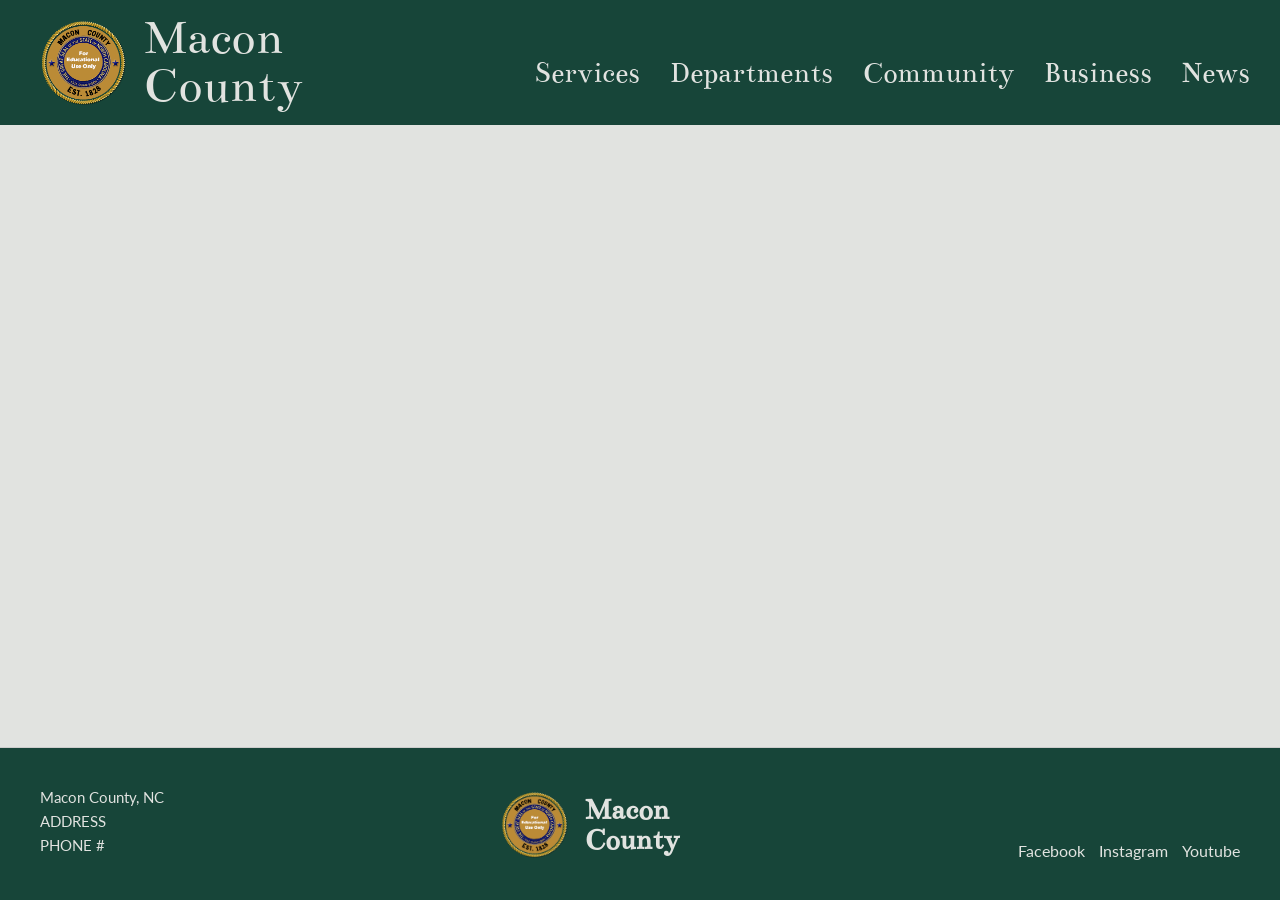
==== business.html @ e9a94af9 "Initial commit" ====
<!DOCTYPE html>
<html lang="en">
<head>
    <meta charset="UTF-8">
    <meta name="viewport" content="width=device-width, initial-scale=1.0">
    <title>Bussiness</title>
    <!--google fonts-->
    <link rel="preconnect" href="https://fonts.googleapis.com">
    <link rel="preconnect" href="https://fonts.gstatic.com" crossorigin>
    <link href="https://fonts.googleapis.com/css2?family=Bentham&family=Lato:ital,wght@0,100;0,300;0,400;0,700;0,900;1,100;1,300;1,400;1,700;1,900&display=swap" rel="stylesheet">
    <!--CSS-->
    <link rel="stylesheet" href="css/styles.css">
</head>

<body>

    <!--header-->
    <header>
        <div class="logo">
            <a href="index.html">
                <img src="images/seal.png" alt="Macon County Seal">
                <div class="logo-text">
                    <span>Macon</span>
                    <span>County</span>
                </div>
        
            </a>
        </div>
<!--Helpful link from Lesson 7  https://blog.logrocket.com/create-responsive-mobile-menu-css-without-javascript/ creates toggle for mobile menu   -->
        <input type="checkbox" id="side-mob-nav" class="side-mob-nav">
        <label for="side-mob-nav" class="hamb">
            <span class="hamb-line"></span> Menu
        </label>

        <nav>
            <ul class="main-nav">

                <li class="dropdown">
                    <a href="services.html">Services</a>
                    <!--Helpful link Lesson 7  https://blog.logrocket.com/create-responsive-mobile-menu-css-without-javascript/  (same for all sections)  creates toggle for sub menut-->

                    <input type="checkbox" id="service-toggle" class="dropdown-submenu">
                    <label for="service-toggle" class="dropdown-btn">+</label> <!--fixes issue of mobile menue secion clicks, plus sign dropsdown submenu on mobile -->
                    <ul class="submenu">
                        <li><a href="#">Permits &amp; Applications</a></li>
                        <li><a href="#">Forms &amp; Document Downloads</a></li>
                        <li><a href="#">Pay Taxes and Property</a></li>
                        <li><a href="#">Public Records</a></li>
                        <li><a href="#">Report Issue</a></li>
                        <li><a href="#">Request Service</a></li>
                    </ul>
                </li>
            
                <li class="dropdown">
                    <a href="departments.html">Departments</a>
                    <input type="checkbox" id="departments-toggle" class="dropdown-submenu">
                    <label for="departments-toggle" class="dropdown-btn">+</label>
                    <ul class="submenu">
                        <li><a href="#">Government</a></li>
                        <li><a href="#">Health &amp; Social Services</a></li>
                        <li><a href="publicsafety.html">Public Safety</a></li>
                        <li><a href="#">Planning &amp; Zoning</a></li>
                        <li><a href="#">Public Works</a></li>
                        <li><a href="#">Parks &amp; Rec</a></li>
                    </ul>
                </li>

                <li class="dropdown">
                    <a href="community.html">Community</a>
                    <input type="checkbox" id="community-toggle" class="dropdown-submenu">
                    <label for="community-toggle" class="dropdown-btn">+</label>
                    <ul class="submenu">
                        <li><a href="#">Community Resources</a></li>
                        <li><a href="#">Schools &amp; Education</a></li>
                        <li><a href="#">Housing &amp; Assistance</a></li>
                        <li><a href="#">Transportation</a></li>
                        <li><a href="#">Utility &amp; Recycle</a></li>
                    </ul>
                </li>

                <li class="dropdown">
                    <a href="business.html">Business</a>
                    <input type="checkbox" id="business-toggle" class="dropdown-submenu">
                    <label for="business-toggle" class="dropdown-btn">+</label>
                    <ul class="submenu">
                        <li><a href="#">Starting a Business</a></li>
                        <li><a href="#">Permits &amp; Licensing</a></li>
                        <li><a href="#">Bussiness Tax Information</a></li>
                        <li><a href="#">Econmic Development</a></li>
                    </ul>
                </li>


            <li class="dropdown">
                <a href="news.html">News</a>
                <input type="checkbox" id="news-toggle" class="dropdown-submenu">
                    <label for="news-toggle" class="dropdown-btn">+</label>
                <ul class="submenu">
                    <li><a href="#">County News</a></li>
                    <li><a href="#">Events Calendar</a></li>
                    <li><a href="#">Updates &amp; Alerts</a></li>
                    <li><a href="#">Public Notices</a></li>
            </ul>
        </li>
    </ul>
    </nav>
    </header>

    <!--Main content-->
    <main>

    </main>

    <!--Footer-->
    <footer>
        <div class="footer-info">

        <div class="footer-left">
            <p>Macon County, NC</p>
            <p>ADDRESS</p>
            <p>PHONE #</p>
        </div>

            <div class="footer-logo">
                <a href="index.html">
                    <img src="images/seal.png" alt="Macon County Seal">
                    <div class="footer-logo-text">
                        <span>Macon</span>
                        <span>County</span>
                    </div>
                </a>
            </div>

            <div class="footer-right">
                <a href="#">Facebook</a>
                <a href="#">Instagram</a>
                <a href="#">Youtube</a>
            </div>
        </div>
    </footer>

    
</body>


</html>
---- css/styles.css ----
* {
    margin: 0;
    padding: 0;
    box-sizing: border-box;
}

/* body */
html, body{
    height: 100%;
}


body {
    font-family: 'Lato', sans-serif;
    display: flex;
    flex-direction: column;
    background-color: #E1E3E0;
}

/* header*/

header {
    display: flex;
    justify-content: space-between;
    align-items: center;
    padding: 15px 30px;
    gap: 20px;
    background-color: #174539;
}

.logo a {
    display: flex;
    align-items: center;
    gap: 6px;
}

.logo img {
    height: 90px;
}

.logo-text {
    display: flex;
    flex-direction: column;
    line-height: 0.95;
}

.logo-text span {
    font-family: 'Bentham',serif;
    font-size: 50px;
    color: #E1E3E0;
}


/* Navigation */

nav{
    align-self: flex-end;
    margin-bottom: 8px;
}

.main-nav {
    list-style: none;
    display: flex;
    gap: 30px;
    font-family: 'Bentham',serif;
}

.main-nav > li {
    position: relative;
}

.main-nav >li >a {
    color:#E1E3E0;
    font-size: 30px;
    font-weight: 400;
    display: inline-block;
    padding: 10px 0;
}

.main-nav >li >a:hover{
    color: #DBB858;
    border-bottom: 2px solid #DBB858;
}

.submenu {
    list-style: none;
    display: none;
    position: absolute;
    top: 100%;
    right: 0;
    background-color: #174539;
    min-width: 240px;
    padding: 15px 0;
}

.submenu li a {
    display: block;
    padding: 10px 20px;
    color: #E1E3E0;
    font-size: 20px;
    font-family: 'Bentham', serif;
}

.submenu li a:hover {
    background-color: #174539;
    color: #DBB858;
}

.dropdown-submenu {
    display: none;
}

.dropdown:hover .submenu{
    display: block;
}

.dropdown-btn {
    display: none;
}

/*hamburger*/

.side-mob-nav {
    display: none;
}

.hamb {
    display: none;
    cursor: pointer;
    color: #E1E3E0;
    font-size: 1.3rem;
    font-family: 'Lato',sans-serif;
    font-weight: 700;
    width: 100%;
    padding: 12px 15px;
    background-color: #174539;
    border-top: 1px solid;
}

.hamb-line {
    background: #E1E3E0;
    display: inline-block;
    height: 3px;
    width: 24px;
    position: relative;
    margin-right: 10px;
    vertical-align: middle;
}

.hamb-line::before,.hamb-line::after{
    content: "";
    background: #E1E3E0;
    display: block;
    height: 100%;
    width: 100%;
    position: absolute;
}

.hamb-line::before{
    top: 7px;
}

.hamb-line::after{
    top: -7px;
}

/*links*/
a {
    text-decoration: none;
}

/* main*/
main {
    padding: 40px;
    flex: 1;
}

/*Footer*/
footer{
    background-color: #174539;
    padding: 40px 30px;
    margin-top: 60px;
    border-top: 1px solid #ccc;
    color: #E1E3E0;
}

.footer-info{
    max-width: 1200px;
    margin: 0 auto;

    display: flex;
    justify-content: space-between;
    align-items: flex-end;
}

.footer-left p {
    margin-bottom: 6px;
    font-size: 0.95rem;
}

.footer-left {
    text-align: left;
}

.footer-logo a {
    display: flex;
    align-items: center;
    gap: 8px;
}

.footer-logo img {
    height: 70px;
}

.footer-logo-text {
    display: flex;
    flex-direction: column;
    line-height: 1;
    color: #E1E3E0;
}

.footer-logo-text span {
    font-family: 'Bentham', serif;
    font-size: 30px;
    font-weight: bold;
}

.footer-right {
    text-align: right;
}

.footer-right a {
    margin-left: 10px;
    color: #E1E3E0;
}

.footer-right a:hover {
    text-decoration: underline;
}




/*        Homepage           */

.latest-news, .upcg-evets {
    padding: 50px 20px;
}

.latest-news h2, .upcg-evets h2, .quick-links h2{
    text-align: center;
    font-size: 25px;
    margin-bottom: 10px;
    font-family: 'Bentham, serif';

}

.latest-news-cont, .upcg-evets-cont {
    display: flex;
    align-items: center;
    justify-content: space-between;
    max-width: 900px;
    margin: 0 auto;

}

.latest-news-img, .upcg-evets-img{
    border: 3px solid #174539;
    width: 300px;
    height:300px;
    border-radius: 10px;
    margin-top: 30px;

}

.news-links ul, .evnts-links ul {
    list-style: none;
    padding: 0;
}

.news-links li, .evnts-links li {
    margin-bottom: 10px;
}

.news-links a, .evnts-links a {
font-weight: bold;
}



.news-btn, .evnts-btn{
    display: inline-block;
    margin-top: 70px;
    background-color: #174539;
    color: #DBB858;
    font-weight: bold;
    padding: 8px 20px;
    border-radius: 4px;

}




/*small screens*/
@media (max-width: 768px) {
    header {
        flex-direction: column;
        align-items: stretch;
        padding: 10px 10px;
        gap: 10px;
    }

    .logo {
        align-self: center;
    }

    .logo img{
        height: 70px;
    }

    .logo-text span {
        font-size: 36px;
    }

    .hamb {
        display: block;
    }

    nav {
        width: 100%;
        margin-bottom: 0;
        align-self: stretch;
    }

    .main-nav {
        display: none;
        flex-direction: column;
        width: 100%;
        background-color: #174539;
        gap: 0;
    }

    .side-mob-nav:checked+ .hamb+ nav .main-nav {
        display: flex;
    }

    .main-nav >li {
        width: 100%S;
    }


    .main-nav > li > a {
        font-size: 20px;
        display: block;
        padding: 14px 15px;

    }

    .main-nav >li>a:hover{
        border-bottom: none;
        background-color: #174539;
    }

    .dropdown-btn {
        display: block;
        position: absolute;
        top: 0;
        right: 0;
        color: #E1E3E0;
        font-size: 24px;
        line-height: 1;
        padding: 14px 18px;
        cursor: pointer;
        font-weight: bold;
    }

    .submenu {
        display: none;
        position: static;
        min-width: 100%;
        padding: 0;
        background-color: #1d5a4a;

    }

    .submenu li a {
        font-size: 16px;
        padding: 10px;
    }

    footer {
        padding: 15px 10px;
    }

    .footer-logo img{
        height: 55px;
    }
    
    .footer-logo-text span{
        font-size: 24px;
    }

    .footer-left p{
        font-size: 14px;
    }

    .footer-right a{
        font-size: 14px;
    }


  
}
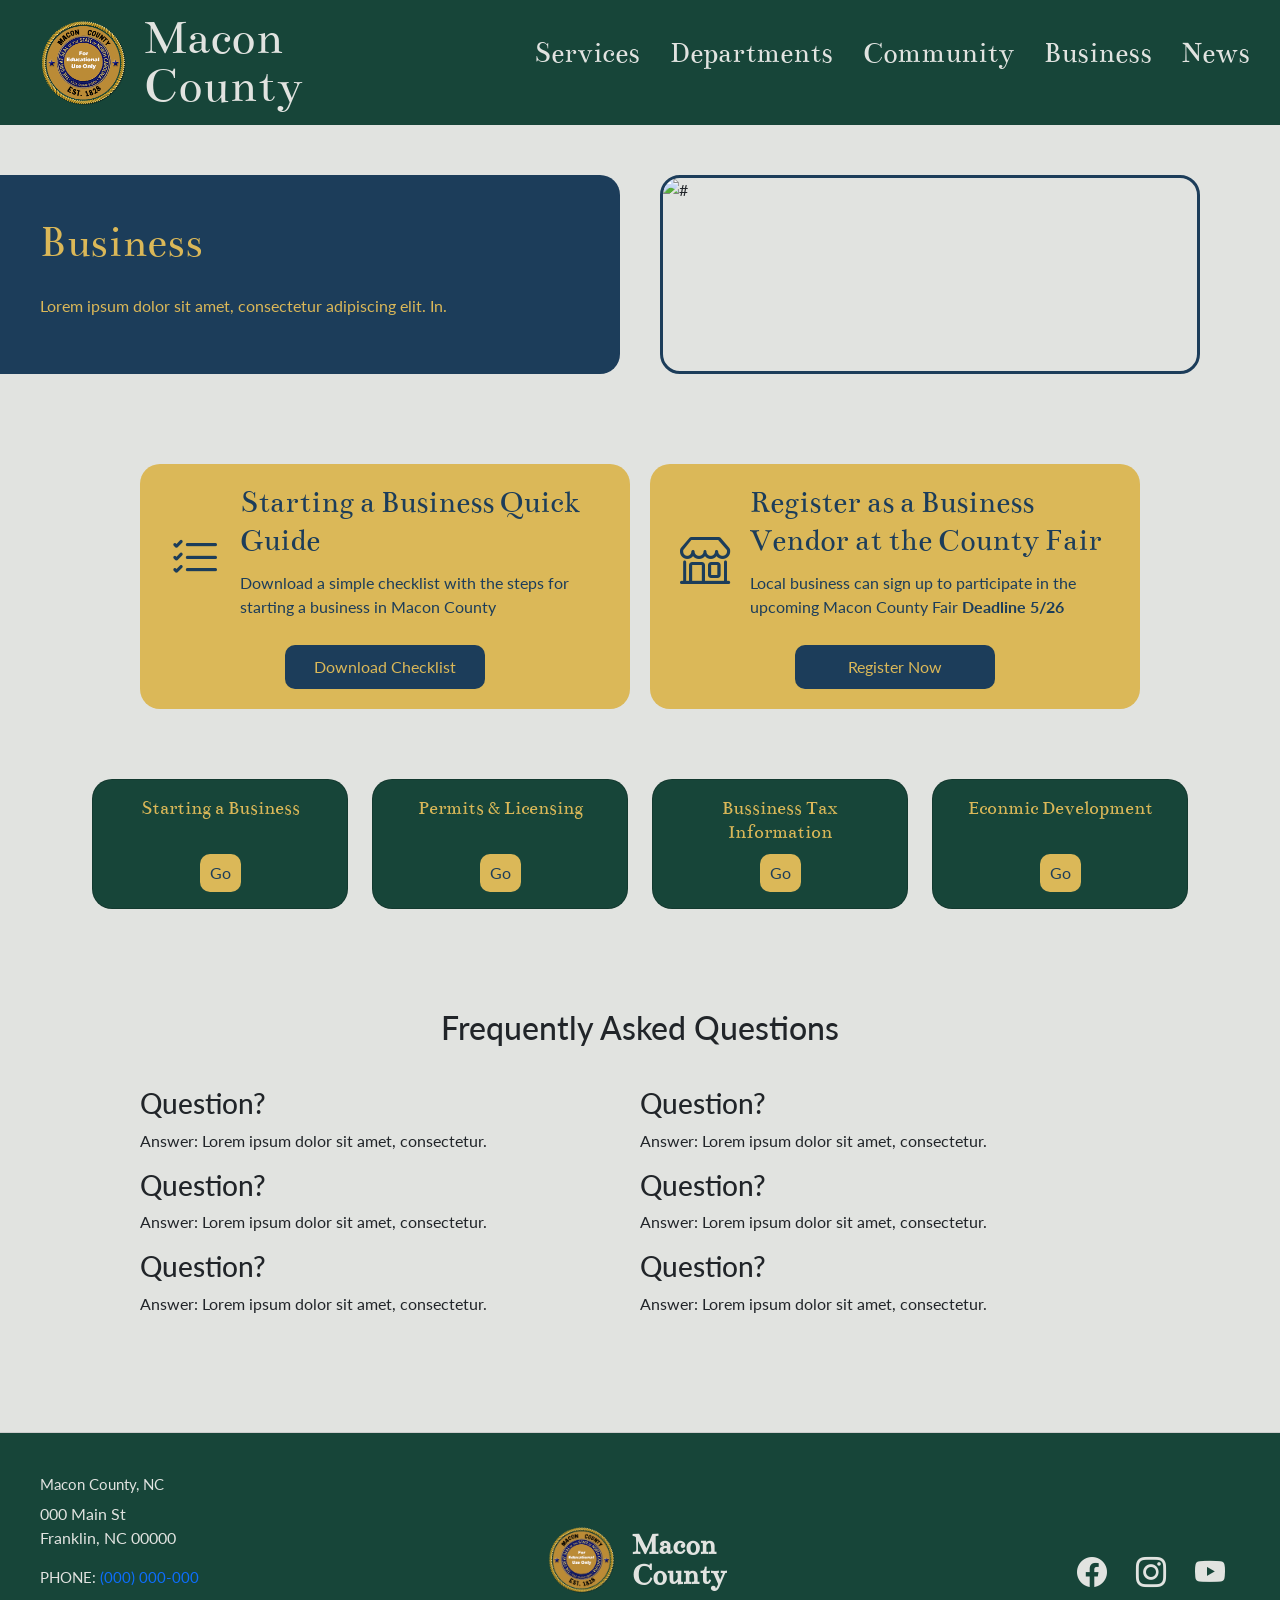
==== commit cc74b38f: "css - html additions -added more content to sections -more mobile styles -changed from flex to grid " ====
--- a/business.html
+++ b/business.html
@@ -3,11 +3,14 @@
 <head>
     <meta charset="UTF-8">
     <meta name="viewport" content="width=device-width, initial-scale=1.0">
-    <title>Bussiness</title>
+    <title>Business</title>
     <!--google fonts-->
     <link rel="preconnect" href="https://fonts.googleapis.com">
     <link rel="preconnect" href="https://fonts.gstatic.com" crossorigin>
     <link href="https://fonts.googleapis.com/css2?family=Bentham&family=Lato:ital,wght@0,100;0,300;0,400;0,700;0,900;1,100;1,300;1,400;1,700;1,900&display=swap" rel="stylesheet">
+    <link rel="stylesheet" href="https://cdn.jsdelivr.net/npm/bootstrap-icons@1.13.1/font/bootstrap-icons.min.css">
+        <link href="https://cdn.jsdelivr.net/npm/bootstrap@5.3.8/dist/css/bootstrap.min.css" rel="stylesheet" integrity="sha384-sRIl4kxILFvY47J16cr9ZwB07vP4J8+LH7qKQnuqkuIAvNWLzeN8tE5YBujZqJLB" crossorigin="anonymous">
+
     <!--CSS-->
     <link rel="stylesheet" href="css/styles.css">
 </head>
@@ -44,7 +47,7 @@
                     <ul class="submenu">
                         <li><a href="#">Permits &amp; Applications</a></li>
                         <li><a href="#">Forms &amp; Document Downloads</a></li>
-                        <li><a href="#">Pay Taxes and Property</a></li>
+                        <li><a href="#">Pay Taxes &amp; Property</a></li>
                         <li><a href="#">Public Records</a></li>
                         <li><a href="#">Report Issue</a></li>
                         <li><a href="#">Request Service</a></li>
@@ -106,8 +109,149 @@
     </nav>
     </header>
 
-    <!--Main content-->
+  
     <main>
+
+
+        <section class="sec-bnr">
+            <div class="sec-bnr-container">
+                <div class="sec-bnr-txt">
+            <h1>Business</h1>
+            <p>Lorem ipsum dolor sit amet, consectetur adipiscing elit. In.</p>
+                </div>
+            <div class="sec-bnr-img">
+
+            <img src="#" alt="#">
+            </div>
+            </div>
+
+
+        </section>
+
+
+        <section class="top-feat">
+            <div class="top-feat-box">
+
+            <div class="top-feat-icon">
+                <i class="bi bi-list-check"></i>
+            </div>
+
+            <div class="top-feat-txt">
+                <h2>Starting a Business Quick Guide</h2>
+                <p>Download a simple checklist with the steps for starting a business in Macon County</p>
+            </div>
+
+            <div class="top-feat-btn">
+                <a href="#">Download Checklist</a>
+            </div>
+            </div>
+
+            <div class="top-feat-box">
+                <div class="top-feat-icon">
+                    <i class="bi bi-shop"></i>
+
+                </div>
+
+                <div class="top-feat-txt">
+                    <h2>Register as a Business Vendor at the County Fair</h2>
+                    <p>Local business can sign up to participate in the upcoming Macon County Fair <strong>Deadline 5/26</strong></p>
+                </div>
+                <div class="top-feat-btn">
+                    <a href="#">Register Now</a>
+                </div>
+            </div>
+          
+
+
+        </section>
+
+
+        <section class="qik-lnk">
+            <div class="container">
+                <div class="row justify-content-center">
+
+                    <div class="col-6 col-md-3">
+                        <div class="card">
+                            <div class="card-body">
+                                <h5 class="card-title">Starting a Business</h5>
+                                <a href="#" class="btn">Go</a>
+                            </div>
+                        </div>
+                    </div>
+
+                       <div class="col-6 col-md-3">
+                        <div class="card">
+                            <div class="card-body">
+                                <h5 class="card-title">Permits &amp; Licensing</h5>
+                                <a href="#" class="btn">Go</a>
+                            </div>
+                        </div>
+                    </div>
+
+                       <div class="col-6 col-md-3">
+                        <div class="card">
+                            <div class="card-body">
+                                <h5 class="card-title">Bussiness Tax Information</h5>
+                                <a href="#" class="btn">Go</a>
+                            </div>
+                        </div>
+                    </div>
+
+                       <div class="col-6 col-md-3">
+                        <div class="card">
+                            <div class="card-body">
+                                <h5 class="card-title">Econmic Development</h5>
+                                <a href="#" class="btn">Go</a>
+                            </div>
+                        </div>
+                    </div>
+
+
+                </div>
+            </div>
+
+
+        </section>
+
+
+        <section class="faq">
+            <h2>Frequently Asked Questions</h2>
+            <div class="faq-QA-colms">
+
+            <div>
+            <h3>Question?</h3>
+            <p>Answer: Lorem ipsum dolor sit amet, consectetur.</p>
+
+             <h3>Question?</h3>
+            <p>Answer: Lorem ipsum dolor sit amet, consectetur.</p>
+
+             <h3>Question?</h3>
+            <p>Answer: Lorem ipsum dolor sit amet, consectetur.</p>
+            </div>
+
+             <div>
+             <h3>Question?</h3>
+            <p>Answer: Lorem ipsum dolor sit amet, consectetur.</p>
+
+             <h3>Question?</h3>
+            <p>Answer: Lorem ipsum dolor sit amet, consectetur.</p>
+
+             <h3>Question?</h3>
+            <p>Answer: Lorem ipsum dolor sit amet, consectetur.</p>
+            </div>
+
+            </div>
+
+        </section>
+
+
+
+
+
+
+
+
+
 
     </main>
 
@@ -116,9 +260,13 @@
         <div class="footer-info">
 
         <div class="footer-left">
-            <p>Macon County, NC</p>
-            <p>ADDRESS</p>
-            <p>PHONE #</p>
+        <p>Macon County, NC</p>
+           <address>
+            000 Main St<br>
+            Franklin, NC 00000
+           </address>
+
+            <p>PHONE: <a href=tel:10000000000>(000) 000-000</a></p>
         </div>
 
             <div class="footer-logo">
@@ -132,14 +280,28 @@
             </div>
 
             <div class="footer-right">
-                <a href="#">Facebook</a>
-                <a href="#">Instagram</a>
-                <a href="#">Youtube</a>
+               <a href="#" aria-label="Facebook">
+                <i class="bi bi-facebook"></i>
+
+               </a>
+
+               <a href="#" aria-label="Instagram">
+                <i class="bi bi-instagram"></i>
+               </a>
+
+               <a href="#" aria-label="Youtube">
+                <i class="bi bi-youtube"></i>
+
+               </a>
+
+
+
             </div>
         </div>
     </footer>
 
-    
+      <script src="https://cdn.jsdelivr.net/npm/bootstrap@5.3.8/dist/js/bootstrap.bundle.min.js" integrity="sha384-FKyoEForCGlyvwx9Hj09JcYn3nv7wiPVlz7YYwJrWVcXK/BmnVDxM+D2scQbITxI" crossorigin="anonymous"></script>
+  
 </body>
 
 
--- a/css/styles.css
+++ b/css/styles.css
@@ -102,7 +102,6 @@
 }
 
 .submenu li a:hover {
-    background-color: #174539;
     color: #DBB858;
 }
 
@@ -171,7 +170,7 @@
 
 /* main*/
 main {
-    padding: 40px;
+    padding: 40px 0;
     flex: 1;
 }
 
@@ -229,19 +228,94 @@
     text-align: right;
 }
 
+.footer-right a i{
+    font-size: 30px;
+}
+
 .footer-right a {
     margin-left: 10px;
     color: #E1E3E0;
+    margin-right:15px;
 }
 
 .footer-right a:hover {
-    text-decoration: underline;
-}
+    color: #DBB858;
+}
+
 
 
 
 
 /*        Homepage           */
+
+
+/* Carousel */
+
+#bnr-carousel{
+    max-width: 900px;
+    margin: 20px auto 50px auto;
+}
+
+.carousel-item {
+    text-align: center;
+    background-color: #1C3D5A;
+    height: 300px;
+    padding:50px 50px;
+    border-radius: 40px;
+}
+
+.carousel-item h1 {
+    font-size: 50px;
+    margin-bottom: 20px;
+    font-family: 'Bentham',serif;
+    color: #DBB858;
+    margin-top: 30px;
+}
+
+.hero-btn{
+    font-weight: bold;
+    background-color: #DBB858;
+    color: #1C3D5A;
+    padding: 10px 20px;
+    border-radius: 10px;
+    display: inline-block;
+    
+}
+
+
+/*I want to section cards */
+
+.quick-links{
+    margin-bottom: 50px;
+}
+
+.quick-links .card{
+  text-align: center;
+  margin: 10px 0;
+  height: 130px;
+  background-color: #174539;
+}
+
+.quick-links .card-title{
+    margin-bottom: 6px;
+    font-size: 20px;
+    font-weight: 600;
+    color: #E1E3E0;
+}
+
+
+
+.quick-links .btn {
+    background-color: #DBB858;
+    color: #174539;
+    font-size: 14px;
+    font-weight: bold;
+    margin-top: 4px;
+    padding: 6px 15px;
+}
+
+
+
 
 .latest-news, .upcg-evets {
     padding: 50px 20px;
@@ -249,9 +323,11 @@
 
 .latest-news h2, .upcg-evets h2, .quick-links h2{
     text-align: center;
-    font-size: 25px;
+    font-size: 30px;
     margin-bottom: 10px;
-    font-family: 'Bentham, serif';
+    font-family: 'Bentham', serif;
+    font-weight: bold;
+    margin-bottom: 20px;
 
 }
 
@@ -298,6 +374,303 @@
     border-radius: 4px;
 
 }
+
+
+
+
+
+/*Main section pages */
+
+.sec-bnr-txt{
+    background-color: #1C3D5A;
+}
+
+
+
+.qik-lnk {
+    padding: 40px 80px;
+}
+
+.col-6 {
+    margin-bottom: 20px;
+}
+
+.card {
+    border-radius: 20px;
+    text-align: center;
+    background-color: #174539;
+    max-width: 260px;
+    height: 130px;
+    margin: 0 auto;
+}
+
+.card-title {
+    font-size: 20px;
+    color: #DBB858;
+    font-family: 'Bentham',serif;
+}
+
+.qik-lnk .btn {
+    background-color: #DBB858;
+    color: #1C3D5A;
+    border-radius: 10px;
+    padding: 6px 9px;
+}
+
+.card-body {
+    height: 100%;
+    display: flex;
+    flex-direction:  column;
+    justify-content:space-between;
+    align-items: center;
+}
+
+
+
+
+
+
+
+/*FAQ section */ 
+
+.faq {
+    padding-top: 40px;
+}
+
+.faq h2{
+    text-align: center;
+    margin-bottom: 40px;
+}
+
+.faq-QA-colms{
+    display: grid;
+    grid-template-columns: 1fr 1fr;
+    max-width: 1000px;
+    margin: 0 auto;
+}
+
+
+/* innerpage  pages */
+
+.bnr-txt, .sec-bnr-txt{
+    color: #DBB858;
+    padding: 40px;
+    border-radius: 0 20px 20px 0;
+}
+
+.bnr-container,.sec-bnr-container {
+    display: grid;
+    grid-template-columns: 1fr 1fr;
+    gap: 40px;
+    margin-bottom: 50px;
+
+}
+
+ .bnr-img, .sec-bnr-img{
+    padding-right: 80px;
+}
+
+.bnr-img img , .sec-bnr-img img{
+    display: block;
+    width: 200px;
+    border: 3px solid #1C3D5A;
+    border-radius: 20px;
+    width: 100%;
+    height: 100%;
+
+}
+
+.inr-page-bnr, .sec-bnr {
+    padding: 10px 0;
+}
+
+.bnr-txt {
+    background-color: #174539;
+}
+
+.inr-layout {
+    display: grid;
+    grid-template-columns: 200px auto 200px;
+    gap:30px;
+    max-width: 1200px;
+    margin: 0 auto;
+    align-items:start;
+}
+
+
+
+ .help-links, .toc-sidenav {
+    width: 200px;
+    background-color:#1C3D5A;
+    padding:15px;
+    border-radius:20px;
+    position: sticky;
+    top: 120px;
+    align-self: start;
+    
+}
+
+.help-links h2, .toc-sidenav h2 {
+    text-align:center ;
+    color:#DBB858;
+    margin-bottom:20px;
+}
+
+.toc-sidenav a,
+.help-links a {
+    color: white;
+}
+
+.toc-sidenav li,
+.help-links li {
+    margin-bottom: 10px;
+}
+
+.toc-sidenav a:hover,
+.help-links a:hover {
+    color: #DBB858;
+}
+
+
+.toc-sidenav ul,
+.help-links ul {
+    padding-left: 25px;
+    color:#DBB858;
+}
+
+.inr-page-bnr h1 ,.sec-bnr h1{
+    margin-bottom: 25px;
+    font-family: 'Bentham', serif;
+    font-size: 45px;
+}
+
+.inr-main h2 {
+    margin-bottom: 15px;
+    font-family: 'Bentham', serif;
+    font-size: 30px;
+    text-align: left;
+}
+
+.inr-main section {
+    margin-bottom: 50px;
+}
+
+.inr-main p, .inr-main li{
+
+    line-height: 1 .8;
+}
+
+.inr-main ul {
+    padding-left:20px;
+}
+
+.info-row {
+    display: flex;
+    align-items: center;
+    gap:20px
+    }
+
+.info-row div {
+    flex: 1 ;
+
+}
+
+.info-row img {
+    width: 280px;
+    height:200px;
+    border-radius:20px;
+     border: 3px solid #174539;
+}
+
+.alrt{
+    max-width: 500px;
+    margin: 25px auto;
+}
+
+.alrt h2 {
+    font-family: 'Bentham', serif;
+    text-align: center;
+}
+
+.alrt-box {
+    display: grid;
+    grid-template-columns: 60px 1fr auto;
+    align-items: center;
+    background-color: #f7bece;
+    border-radius: 15px;
+    border: 4px solid red;
+    padding: 10px 20px;
+    gap:10px
+}
+
+.alrt-icon {
+    font-size: 40px;
+    text-align: center;
+}
+
+.alrt-txt h3 {
+    font-family: 'Bentham' ,serif;
+}
+
+.alrt-btn a {
+    display: inline-block;
+    background-color:#353635 ;
+    padding: 8px 15px;
+    border-radius: 10px;
+    color: #E1E3E0;
+
+}
+
+
+/*Ft highlight*/
+
+.top-feat {
+    display: grid;
+    grid-template-columns: 1fr 1fr;
+    max-width: 1000px;
+    gap: 20px;
+    margin: 30px auto;
+}
+
+.top-feat-box {
+    display: grid;
+    grid-template-columns: 70px 1fr;
+    align-items: center;
+    padding: 20px;
+    background-color: #DBB858;
+    color: #1C3D5A;
+    border-radius: 20px;
+    gap:10px;
+}
+
+.top-feat-icon{
+    font-size: 50px;
+    text-align: center;
+}
+
+.top-feat-txt h2 {
+    font-family: 'Bentham', serif;
+    margin-bottom: 10px;
+}
+
+.top-feat-btn a{
+   display: inline-block;
+   background-color: #1C3D5A;
+   padding: 10px 20px;
+   width: 200px;
+   text-align: center;
+   border-radius: 10px;
+   color: #DBB858;
+}
+
+.top-feat-btn {
+    grid-column: 1/-1;
+    justify-self: center;
+}
+
+
+
+
 
 
 
@@ -403,13 +776,205 @@
 
     .footer-left p{
         font-size: 14px;
-    }
-
-    .footer-right a{
+        font-weight: bold;
+    }
+
+    .footer-right a i{
+        font-size: 20px;
+    }
+
+    .footer-right a {
+        margin-right: 5px;
+    }
+
+    .footer-info {
+        display: flex;
+        justify-content: space-between;
+        align-items: center;
+        gap:6px
+    }
+
+
+
+
+
+
+
+
+
+
+    /*homepage */
+
+     /*carousel */
+     .carousel-item {
+        height: 250px;
+        padding:  30px 15px;
+     }
+
+     .carousel-item h1 {
+        font-size:30px;
+     }
+
+      .carousel-control-next-icon,.carousel-control-prev-icon{
+        padding: 16px;
+    }
+
+    .carousel-control-next, .carousel-control-prev {
+        width:15%;
+    }
+
+    .hero-btn {
+        padding: 8px 14px;
         font-size: 14px;
-    }
-
-
-  
-}
-
+        margin-top: 20px;
+    }
+
+    .latest-news-cont,
+    .upcg-evets-cont {
+    flex-direction: column;
+    text-align: center;
+    }
+
+.latest-news-img,
+.upcg-evets-img {
+    width: 300px;
+    height: 300px;
+    margin-top: 20px;
+    border-radius: 50%;
+
+}
+
+.news-links,
+.evnts-links {
+    margin-top: 50px;
+
+}
+
+
+
+.news-btn,
+.evnts-btn {
+    margin-top: 20px;
+}
+
+.upcg-evets-cont {
+    flex-direction: column-reverse;
+}
+
+
+
+
+
+
+/*Main section pages */
+
+.qik-lnk {
+    padding: 30px 20px;
+}
+
+.card-title{
+    font-size: 18px;
+}
+
+.card {
+    max-width: 100%;
+    height: 160px;
+    padding-bottom: 17px;
+}
+
+
+
+
+.faq h2 {
+    text-align: center;
+}
+
+.faq-QA-colms {
+    display: block;
+}
+
+.faq {
+    padding-left: 30px ;
+}
+
+.faq h3 {
+    margin-top: 40px;
+}
+
+
+
+
+
+
+
+
+/* innerpage  pages */
+
+.toc-sidenav, .bnr-img, .sec-bnr-img{
+    display: none;
+}
+
+.bnr-container, .sec-bnr-container{
+    margin-bottom: 30px;
+    display: block;
+}
+
+.inr-layout{
+    display: block;
+    padding: 0 30px;
+}
+
+.bnr-txt, .sec-bnr-txt {
+    width:90% ;
+    height: 190px;
+    border-radius: 0 40px 40px 0;
+}
+
+.info-row {
+    display: flex;
+    flex-direction: column-reverse;
+}
+
+.info-row img {
+    width: 90%;
+    margin-top: 35px;
+}
+
+.inr-main h2 {
+    text-align: center;
+}
+
+.help-links {
+    width: 100%;
+    margin-top: 50px;
+}
+
+
+.alrt-box{
+    grid-template-columns: 1fr;
+    text-align: center;
+}
+
+/*Ft highlight*/
+.top-feat {
+    grid-template-columns: 1fr;
+    padding: 15px 20px;
+}
+
+.top-feat-box{
+    grid-template-columns: 1fr;
+    text-align: center;
+    padding: 20px 15px;
+}
+
+.top-feat-txt h2 {
+    font-size: 27px;
+    margin-bottom: 10px;
+}
+
+
+
+}
+
+
+
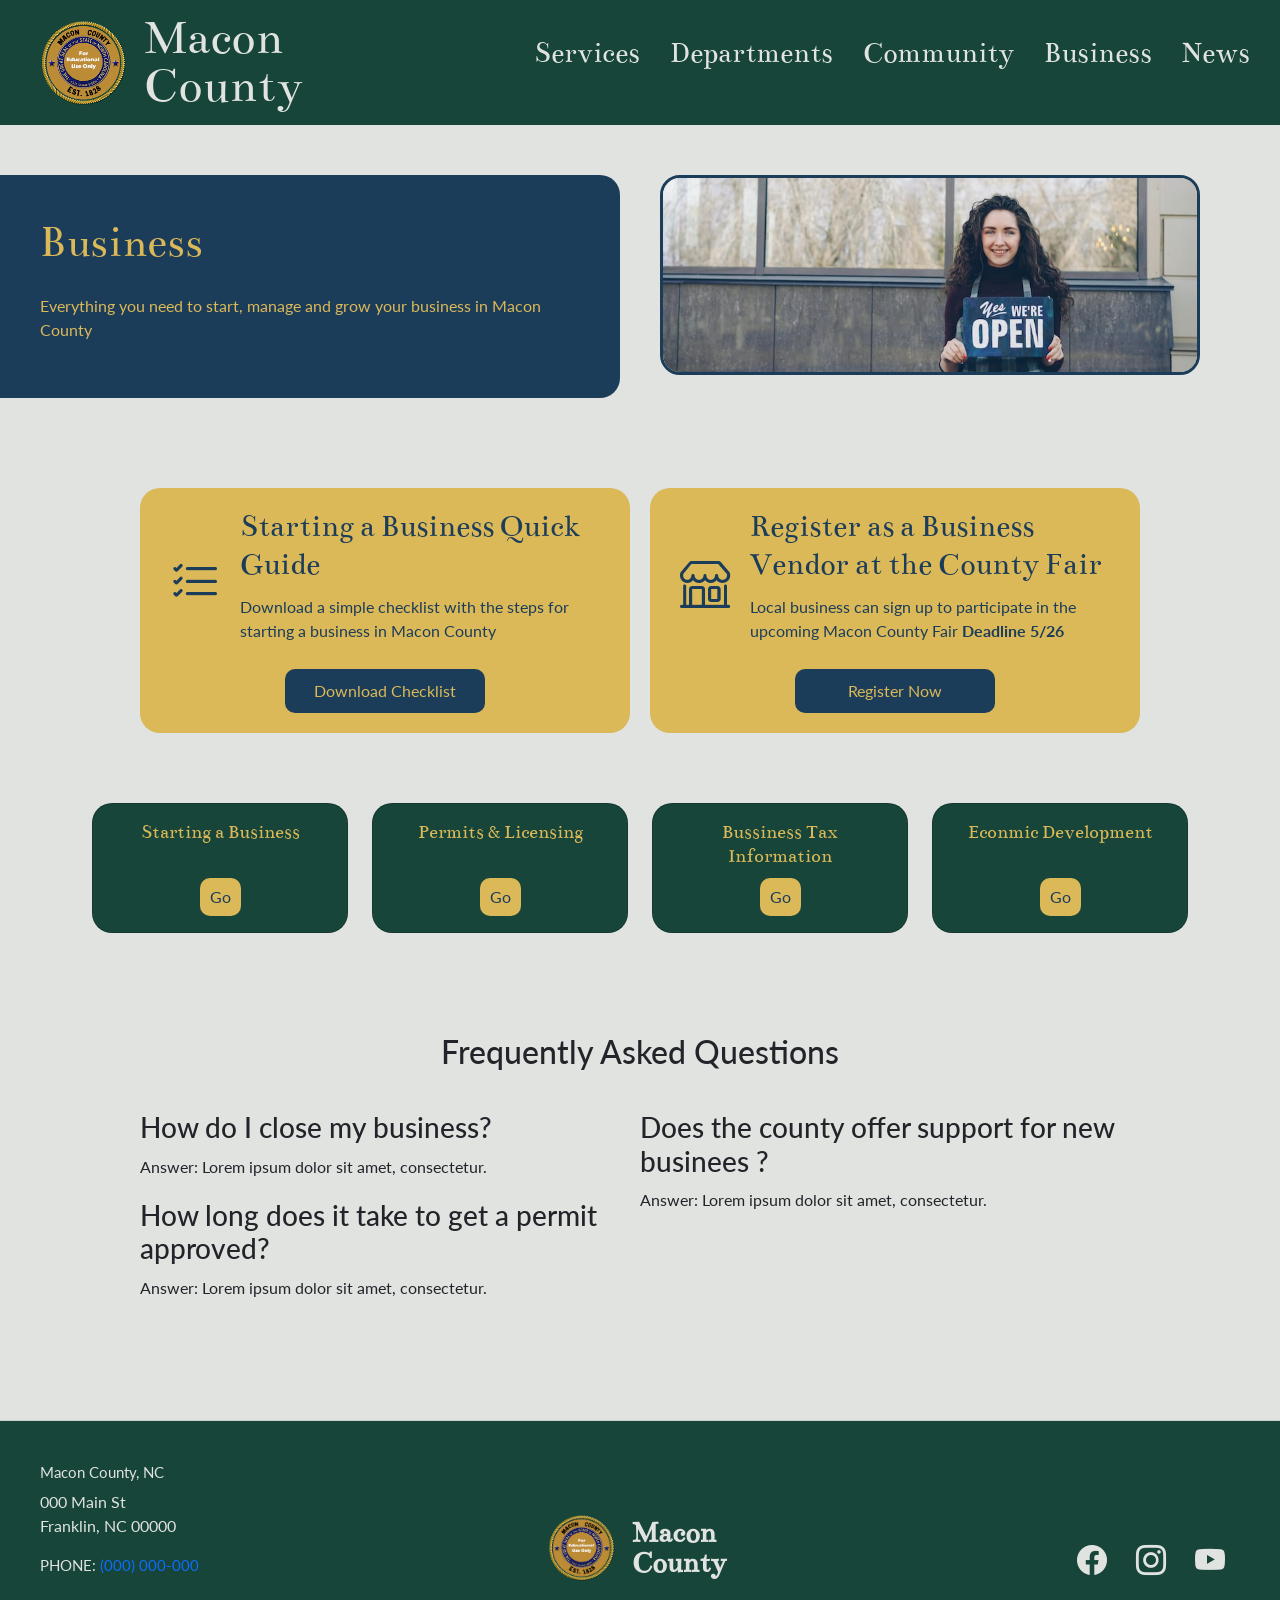
==== commit b87e526d: "images and content" ====
--- a/business.html
+++ b/business.html
@@ -45,12 +45,12 @@
                     <input type="checkbox" id="service-toggle" class="dropdown-submenu">
                     <label for="service-toggle" class="dropdown-btn">+</label> <!--fixes issue of mobile menue secion clicks, plus sign dropsdown submenu on mobile -->
                     <ul class="submenu">
-                        <li><a href="#">Permits &amp; Applications</a></li>
-                        <li><a href="#">Forms &amp; Document Downloads</a></li>
-                        <li><a href="#">Pay Taxes &amp; Property</a></li>
-                        <li><a href="#">Public Records</a></li>
-                        <li><a href="#">Report Issue</a></li>
-                        <li><a href="#">Request Service</a></li>
+                        <li><a href="services.html">Permits &amp; Applications</a></li>
+                        <li><a href="services.html">Forms &amp; Document Downloads</a></li>
+                        <li><a href="services.html">Pay Taxes &amp; Property</a></li>
+                        <li><a href="services.html">Public Records</a></li>
+                        <li><a href="services.html">Report Issue</a></li>
+                        <li><a href="services.html">Request Service</a></li>
                     </ul>
                 </li>
             
@@ -59,12 +59,12 @@
                     <input type="checkbox" id="departments-toggle" class="dropdown-submenu">
                     <label for="departments-toggle" class="dropdown-btn">+</label>
                     <ul class="submenu">
-                        <li><a href="#">Government</a></li>
-                        <li><a href="#">Health &amp; Social Services</a></li>
+                        <li><a href="departments.html">Government</a></li>
+                        <li><a href="departments.html">Health &amp; Social Services</a></li>
                         <li><a href="publicsafety.html">Public Safety</a></li>
-                        <li><a href="#">Planning &amp; Zoning</a></li>
-                        <li><a href="#">Public Works</a></li>
-                        <li><a href="#">Parks &amp; Rec</a></li>
+                        <li><a href="departments.html">Planning &amp; Zoning</a></li>
+                        <li><a href="departments.html">Public Works</a></li>
+                        <li><a href="departments.html">Parks &amp; Rec</a></li>
                     </ul>
                 </li>
 
@@ -73,11 +73,11 @@
                     <input type="checkbox" id="community-toggle" class="dropdown-submenu">
                     <label for="community-toggle" class="dropdown-btn">+</label>
                     <ul class="submenu">
-                        <li><a href="#">Community Resources</a></li>
-                        <li><a href="#">Schools &amp; Education</a></li>
-                        <li><a href="#">Housing &amp; Assistance</a></li>
-                        <li><a href="#">Transportation</a></li>
-                        <li><a href="#">Utility &amp; Recycle</a></li>
+                        <li><a href="community.html">Community Resources</a></li>
+                        <li><a href="community.html">Schools &amp; Education</a></li>
+                        <li><a href="community.html">Housing &amp; Assistance</a></li>
+                        <li><a href="community.html">Transportation</a></li>
+                        <li><a href="community.html">Utility &amp; Recycle</a></li>
                     </ul>
                 </li>
 
@@ -86,10 +86,10 @@
                     <input type="checkbox" id="business-toggle" class="dropdown-submenu">
                     <label for="business-toggle" class="dropdown-btn">+</label>
                     <ul class="submenu">
-                        <li><a href="#">Starting a Business</a></li>
-                        <li><a href="#">Permits &amp; Licensing</a></li>
-                        <li><a href="#">Bussiness Tax Information</a></li>
-                        <li><a href="#">Econmic Development</a></li>
+                        <li><a href="business.html">Starting a Business</a></li>
+                        <li><a href="business.html">Permits &amp; Licensing</a></li>
+                        <li><a href="business.html">Bussiness Tax Information</a></li>
+                        <li><a href="business.html">Econmic Development</a></li>
                     </ul>
                 </li>
 
@@ -99,10 +99,10 @@
                 <input type="checkbox" id="news-toggle" class="dropdown-submenu">
                     <label for="news-toggle" class="dropdown-btn">+</label>
                 <ul class="submenu">
-                    <li><a href="#">County News</a></li>
-                    <li><a href="#">Events Calendar</a></li>
-                    <li><a href="#">Updates &amp; Alerts</a></li>
-                    <li><a href="#">Public Notices</a></li>
+                    <li><a href="news.html">County News</a></li>
+                    <li><a href="news.html">Events Calendar</a></li>
+                    <li><a href="news.html">Updates &amp; Alerts</a></li>
+                    <li><a href="news.html">Public Notices</a></li>
             </ul>
         </li>
     </ul>
@@ -117,11 +117,11 @@
             <div class="sec-bnr-container">
                 <div class="sec-bnr-txt">
             <h1>Business</h1>
-            <p>Lorem ipsum dolor sit amet, consectetur adipiscing elit. In.</p>
+            <p>Everything you need to start, manage and grow your business in Macon County</p>
                 </div>
             <div class="sec-bnr-img">
 
-            <img src="#" alt="#">
+            <img src="images/business.jpg" class="bus-img" alt="Small business owner holding a we're open sign">
             </div>
             </div>
 
@@ -142,7 +142,7 @@
             </div>
 
             <div class="top-feat-btn">
-                <a href="#">Download Checklist</a>
+                <a href="business.html">Download Checklist</a>
             </div>
             </div>
 
@@ -157,7 +157,7 @@
                     <p>Local business can sign up to participate in the upcoming Macon County Fair <strong>Deadline 5/26</strong></p>
                 </div>
                 <div class="top-feat-btn">
-                    <a href="#">Register Now</a>
+                    <a href="business.html">Register Now</a>
                 </div>
             </div>
           
@@ -174,7 +174,7 @@
                         <div class="card">
                             <div class="card-body">
                                 <h5 class="card-title">Starting a Business</h5>
-                                <a href="#" class="btn">Go</a>
+                                <a href="business.html" class="btn">Go</a>
                             </div>
                         </div>
                     </div>
@@ -183,7 +183,7 @@
                         <div class="card">
                             <div class="card-body">
                                 <h5 class="card-title">Permits &amp; Licensing</h5>
-                                <a href="#" class="btn">Go</a>
+                                <a href="business.html" class="btn">Go</a>
                             </div>
                         </div>
                     </div>
@@ -192,7 +192,7 @@
                         <div class="card">
                             <div class="card-body">
                                 <h5 class="card-title">Bussiness Tax Information</h5>
-                                <a href="#" class="btn">Go</a>
+                                <a href="business.html" class="btn">Go</a>
                             </div>
                         </div>
                     </div>
@@ -201,7 +201,7 @@
                         <div class="card">
                             <div class="card-body">
                                 <h5 class="card-title">Econmic Development</h5>
-                                <a href="#" class="btn">Go</a>
+                                <a href="business.html" class="btn">Go</a>
                             </div>
                         </div>
                     </div>
@@ -219,24 +219,18 @@
             <div class="faq-QA-colms">
 
             <div>
-            <h3>Question?</h3>
+                 <h3>How do I close my business?</h3>
             <p>Answer: Lorem ipsum dolor sit amet, consectetur.</p>
 
-             <h3>Question?</h3>
+             <h3>How long does it take to get a permit approved?</h3>
             <p>Answer: Lorem ipsum dolor sit amet, consectetur.</p>
-
-             <h3>Question?</h3>
-            <p>Answer: Lorem ipsum dolor sit amet, consectetur.</p>
+           
+
             </div>
 
              <div>
-             <h3>Question?</h3>
-            <p>Answer: Lorem ipsum dolor sit amet, consectetur.</p>
-
-             <h3>Question?</h3>
-            <p>Answer: Lorem ipsum dolor sit amet, consectetur.</p>
-
-             <h3>Question?</h3>
+
+             <h3>Does the county offer support for new businees ?</h3>
             <p>Answer: Lorem ipsum dolor sit amet, consectetur.</p>
             </div>
 
--- a/css/styles.css
+++ b/css/styles.css
@@ -91,6 +91,7 @@
     background-color: #174539;
     min-width: 240px;
     padding: 15px 0;
+    z-index: 10;
 }
 
 .submenu li a {
@@ -254,14 +255,23 @@
 #bnr-carousel{
     max-width: 900px;
     margin: 20px auto 50px auto;
+    z-index: 1;
 }
 
 .carousel-item {
     text-align: center;
-    background-color: #1C3D5A;
+    position: relative;
     height: 300px;
-    padding:50px 50px;
+    overflow: hidden;
     border-radius: 40px;
+}
+
+
+.carousel-item img{
+    width: 100%;
+    height: 100%;
+    object-fit: cover;
+    display: block;
 }
 
 .carousel-item h1 {
@@ -271,6 +281,7 @@
     color: #DBB858;
     margin-top: 30px;
 }
+
 
 .hero-btn{
     font-weight: bold;
@@ -289,6 +300,10 @@
     margin-bottom: 50px;
 }
 
+.quick-links h2{
+    margin-top: 80px;
+}
+
 .quick-links .card{
   text-align: center;
   margin: 10px 0;
@@ -342,7 +357,7 @@
 
 .latest-news-img, .upcg-evets-img{
     border: 3px solid #174539;
-    width: 300px;
+    width: 400px;
     height:300px;
     border-radius: 10px;
     margin-top: 30px;
@@ -442,6 +457,14 @@
     margin-bottom: 40px;
 }
 
+.faq h3{
+    margin-bottom:10px;
+}
+
+.faq p{
+    margin-bottom: 20px;
+}
+
 .faq-QA-colms{
     display: grid;
     grid-template-columns: 1fr 1fr;
@@ -468,16 +491,28 @@
 
  .bnr-img, .sec-bnr-img{
     padding-right: 80px;
+    
 }
 
 .bnr-img img , .sec-bnr-img img{
-    display: block;
-    width: 200px;
-    border: 3px solid #1C3D5A;
-    border-radius: 20px;
-    width: 100%;
-    height: 100%;
-
+width: 100%;
+border-radius: 20px;
+border: 3px solid #1C3D5A;
+ max-height: 200px;
+    object-fit: cover; 
+
+}
+
+.bus-img {
+    object-position: 50% 65%;
+}
+
+.com-img {
+    object-position: 50% 80%;
+}
+
+.dept-img{
+   object-position: 50% 35% 
 }
 
 .inr-page-bnr, .sec-bnr {
@@ -837,10 +872,10 @@
 
 .latest-news-img,
 .upcg-evets-img {
-    width: 300px;
+    width: 400px;
     height: 300px;
     margin-top: 20px;
-    border-radius: 50%;
+    border-radius: 20px;
 
 }
 
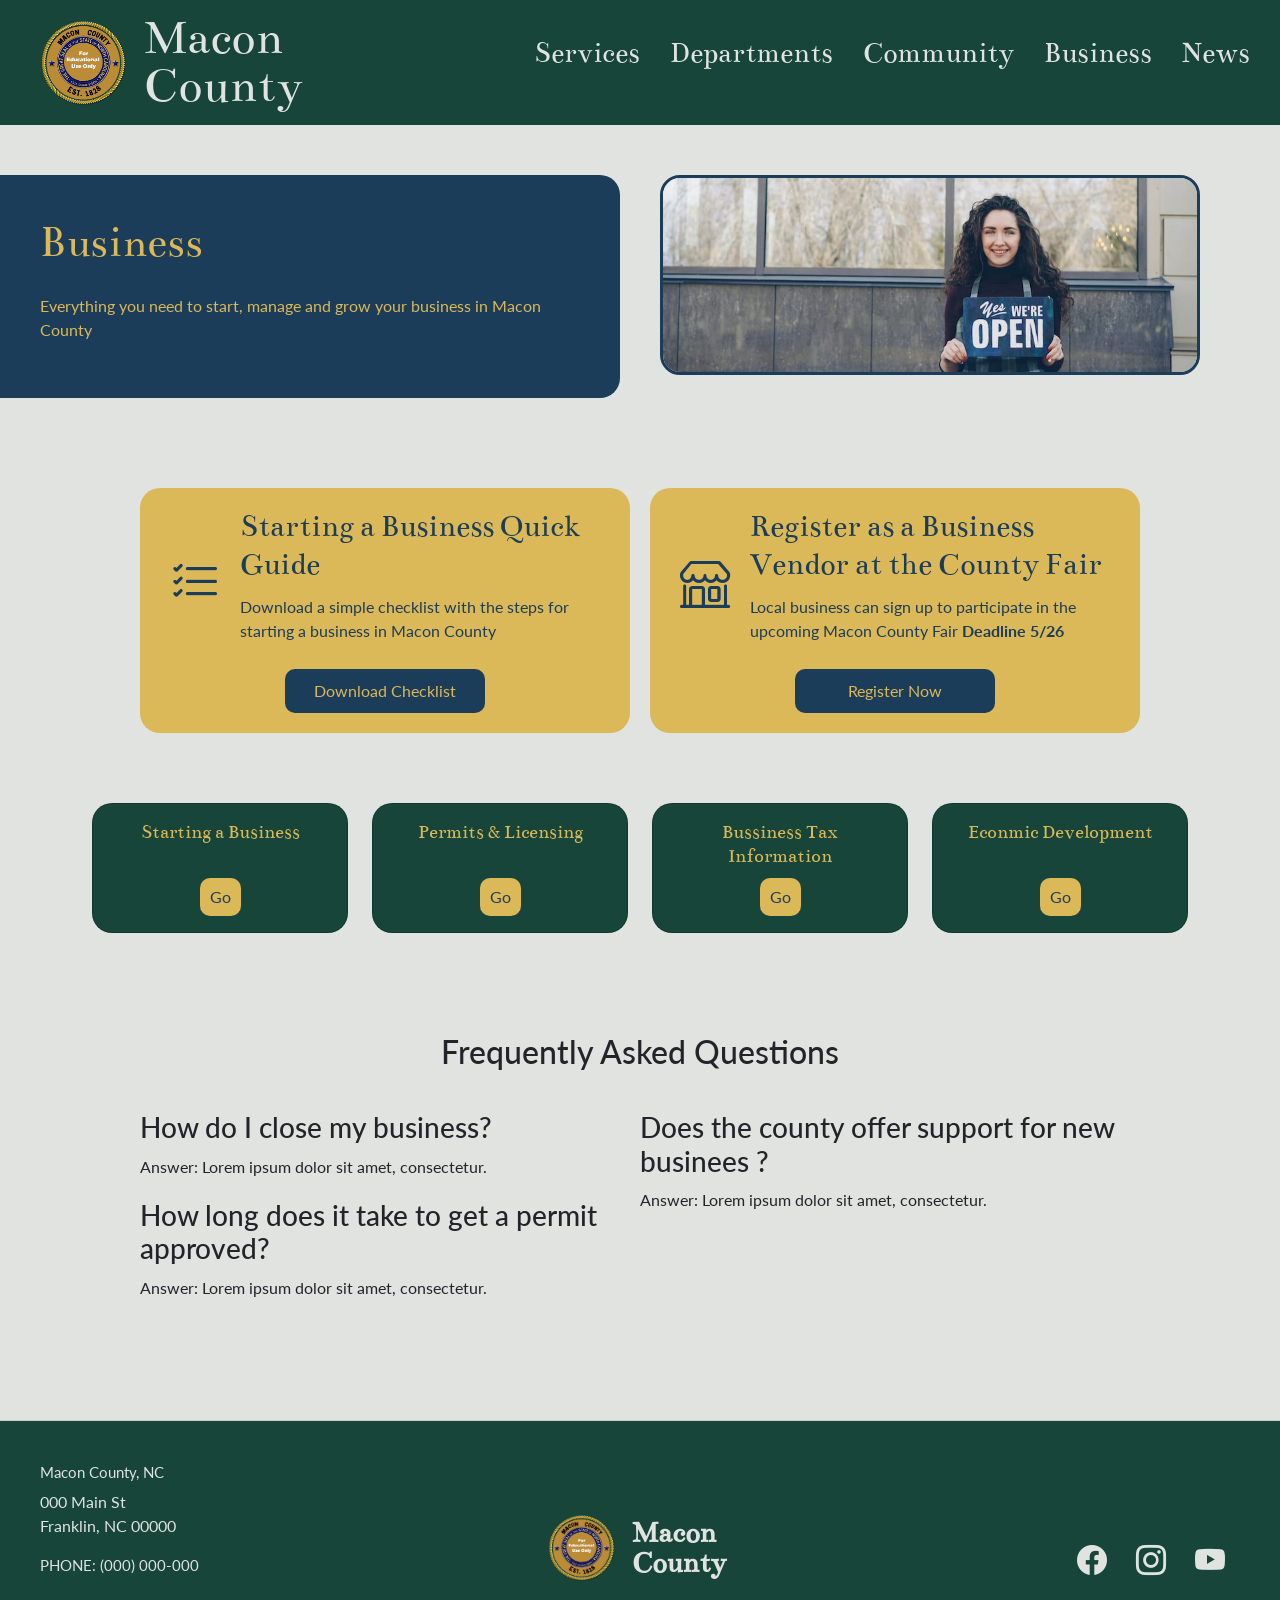
==== commit 28638684: "Accessibility and fixing errors" ====
--- a/business.html
+++ b/business.html
@@ -121,7 +121,7 @@
                 </div>
             <div class="sec-bnr-img">
 
-            <img src="images/business.jpg" class="bus-img" alt="Small business owner holding a we're open sign">
+            <img src="images/business.jpg" class="bus-img" alt="Small business owner holding a we're open sign"><!--Smiling Woman Holding ‘We’re Open’ Sign Outside.” Pexels, photo by Ketut Subiyanto.-->
             </div>
             </div>
 
@@ -173,7 +173,7 @@
                     <div class="col-6 col-md-3">
                         <div class="card">
                             <div class="card-body">
-                                <h5 class="card-title">Starting a Business</h5>
+                                <h3 class="card-title">Starting a Business</h3>
                                 <a href="business.html" class="btn">Go</a>
                             </div>
                         </div>
@@ -182,7 +182,7 @@
                        <div class="col-6 col-md-3">
                         <div class="card">
                             <div class="card-body">
-                                <h5 class="card-title">Permits &amp; Licensing</h5>
+                                <h3 class="card-title">Permits &amp; Licensing</h3>
                                 <a href="business.html" class="btn">Go</a>
                             </div>
                         </div>
@@ -191,7 +191,7 @@
                        <div class="col-6 col-md-3">
                         <div class="card">
                             <div class="card-body">
-                                <h5 class="card-title">Bussiness Tax Information</h5>
+                                <h3 class="card-title">Bussiness Tax Information</h3>
                                 <a href="business.html" class="btn">Go</a>
                             </div>
                         </div>
@@ -200,7 +200,7 @@
                        <div class="col-6 col-md-3">
                         <div class="card">
                             <div class="card-body">
-                                <h5 class="card-title">Econmic Development</h5>
+                                <h3 class="card-title">Econmic Development</h3>
                                 <a href="business.html" class="btn">Go</a>
                             </div>
                         </div>
--- a/css/styles.css
+++ b/css/styles.css
@@ -202,6 +202,14 @@
     text-align: left;
 }
 
+.footer-left a {
+    color: #E1E3E0;
+}
+
+.footer-left a:hover {
+    color: #DBB858;
+}
+
 .footer-logo a {
     display: flex;
     align-items: center;
@@ -276,10 +284,16 @@
 
 .carousel-item h1 {
     font-size: 50px;
-    margin-bottom: 20px;
-    font-family: 'Bentham',serif;
+    font-family: 'Bentham', serif;
     color: #DBB858;
-    margin-top: 30px;
+}
+
+.carousel-caption {
+    position: absolute;
+    background-color: rgba(0, 0, 0, 0.5);
+    padding: 15px;
+    border-radius: 20px;
+    bottom: 30%;
 }
 
 
@@ -322,7 +336,7 @@
 
 .quick-links .btn {
     background-color: #DBB858;
-    color: #174539;
+    color: #0b2e4a;
     font-size: 14px;
     font-weight: bold;
     margin-top: 4px;
@@ -373,8 +387,9 @@
     margin-bottom: 10px;
 }
 
-.news-links a, .evnts-links a {
-font-weight: bold;
+.news-links li a, .evnts-links li a {
+    color: #0b2e4a;
+    font-weight: bold;
 }
 
 
@@ -592,7 +607,7 @@
 
 .inr-main p, .inr-main li{
 
-    line-height: 1 .8;
+    line-height: 1.8;
 }
 
 .inr-main ul {
@@ -754,7 +769,7 @@
     }
 
     .main-nav >li {
-        width: 100%S;
+        width: 100%;
     }
 
 
@@ -872,9 +887,11 @@
 
 .latest-news-img,
 .upcg-evets-img {
-    width: 400px;
-    height: 300px;
-    margin-top: 20px;
+    width: 100%;
+    max-width: 350px;
+    height: auto;
+    margin: 20px auto; 
+    display: block;
     border-radius: 20px;
 
 }
@@ -929,7 +946,7 @@
 }
 
 .faq {
-    padding-left: 30px ;
+    padding: 0 30px;
 }
 
 .faq h3 {
@@ -952,6 +969,10 @@
 .bnr-container, .sec-bnr-container{
     margin-bottom: 30px;
     display: block;
+}
+
+.sec-bnr-txt {
+    padding: 20px 25px;
 }
 
 .inr-layout{
@@ -986,8 +1007,10 @@
 
 
 .alrt-box{
+    display: grid;              
     grid-template-columns: 1fr;
-    text-align: center;
+    text-align: center;    
+    margin: 20px 30px; 
 }
 
 /*Ft highlight*/
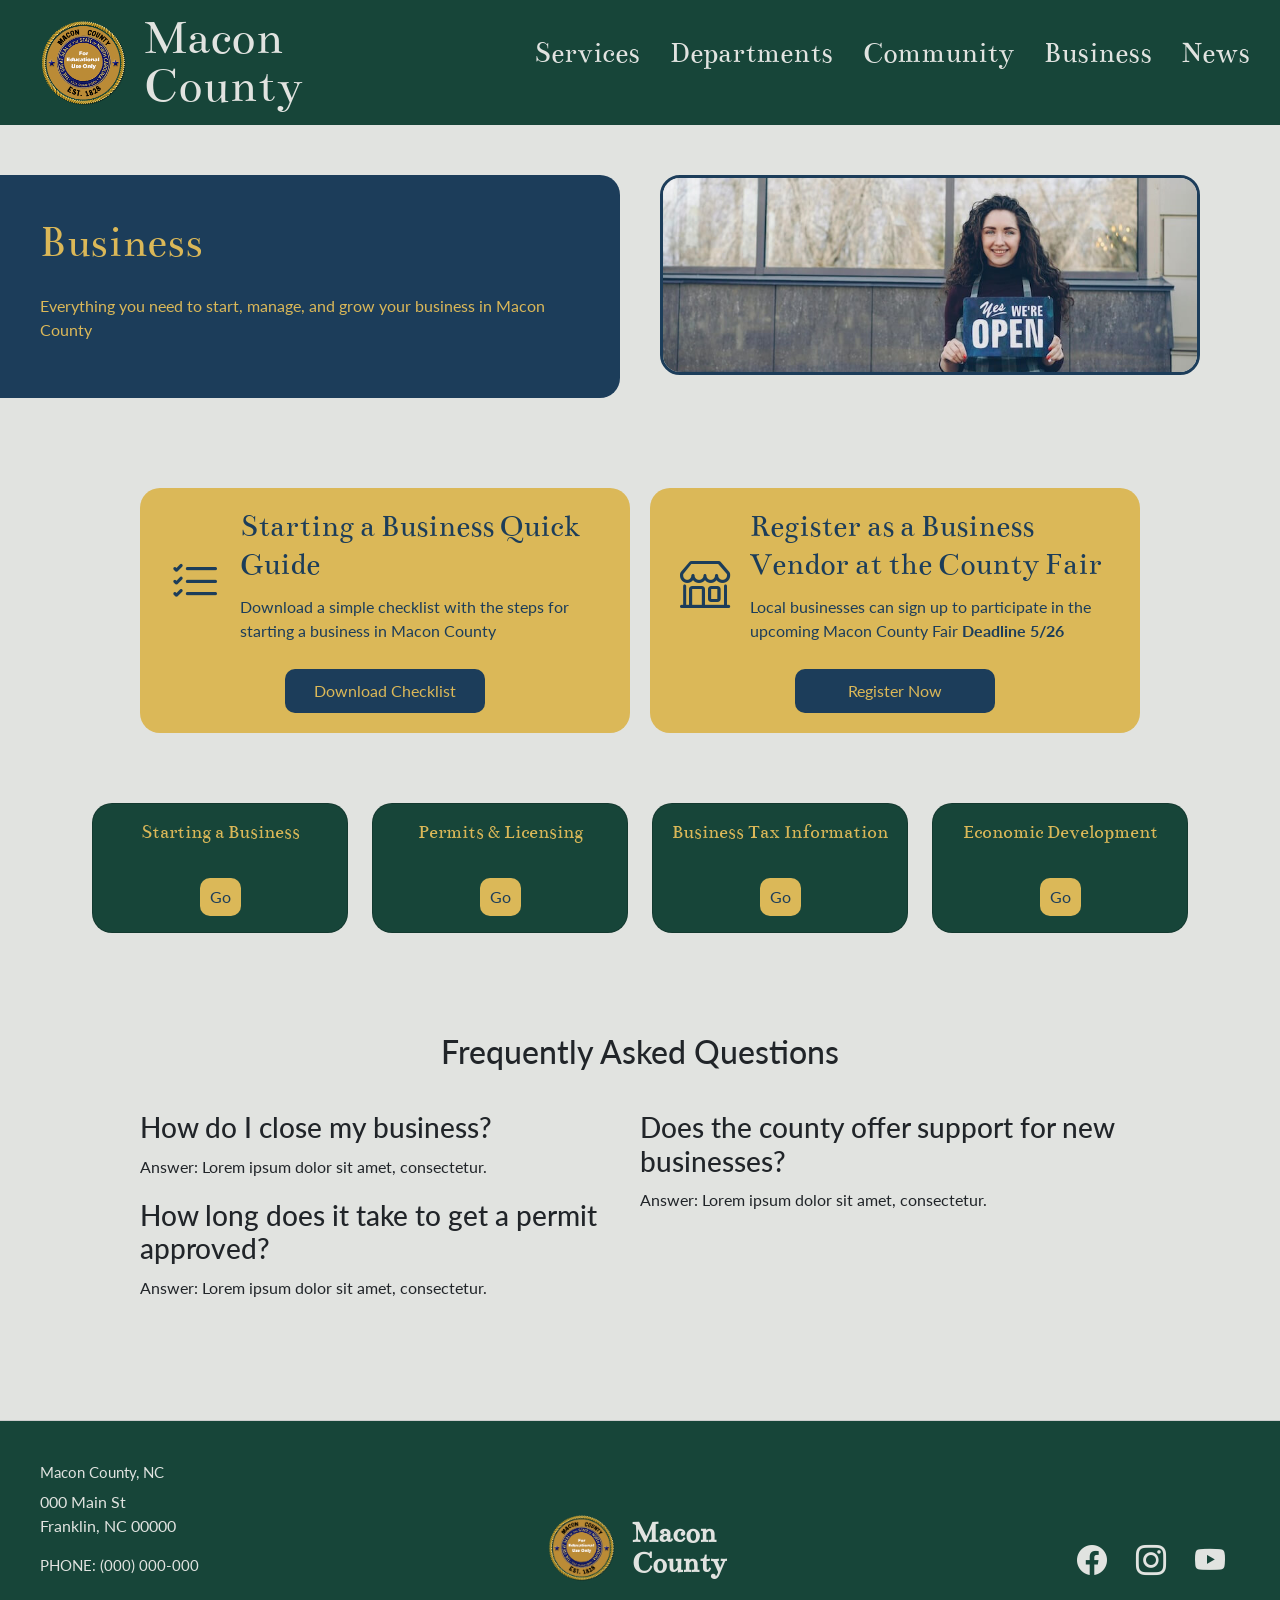
==== commit 9e64dda6: "Typos and image sources" ====
--- a/business.html
+++ b/business.html
@@ -3,13 +3,17 @@
 <head>
     <meta charset="UTF-8">
     <meta name="viewport" content="width=device-width, initial-scale=1.0">
-    <title>Business</title>
+    <title>Macon County Business</title>
+    <meta name="description" content="Resources and information on how to start up, maintain, and expand businesses in Macon County">
+    <meta name="keywords" content="Macon County business, business resources, business guide, Macon County shop local, Macon County vendors  ">
+
     <!--google fonts-->
-    <link rel="preconnect" href="https://fonts.googleapis.com">
-    <link rel="preconnect" href="https://fonts.gstatic.com" crossorigin>
-    <link href="https://fonts.googleapis.com/css2?family=Bentham&family=Lato:ital,wght@0,100;0,300;0,400;0,700;0,900;1,100;1,300;1,400;1,700;1,900&display=swap" rel="stylesheet">
-    <link rel="stylesheet" href="https://cdn.jsdelivr.net/npm/bootstrap-icons@1.13.1/font/bootstrap-icons.min.css">
-        <link href="https://cdn.jsdelivr.net/npm/bootstrap@5.3.8/dist/css/bootstrap.min.css" rel="stylesheet" integrity="sha384-sRIl4kxILFvY47J16cr9ZwB07vP4J8+LH7qKQnuqkuIAvNWLzeN8tE5YBujZqJLB" crossorigin="anonymous">
+
+<link rel="preconnect" href="https://fonts.googleapis.com">
+<link rel="preconnect" href="https://fonts.gstatic.com" crossorigin>
+<link href="https://fonts.googleapis.com/css2?family=Bentham&family=Lato:ital,wght@0,100;0,300;0,400;0,700;0,900;1,100;1,300;1,400;1,700;1,900&display=swap" rel="stylesheet">    
+<link rel="stylesheet" href="https://cdn.jsdelivr.net/npm/bootstrap-icons@1.13.1/font/bootstrap-icons.min.css">
+<link href="https://cdn.jsdelivr.net/npm/bootstrap@5.3.8/dist/css/bootstrap.min.css" rel="stylesheet" integrity="sha384-sRIl4kxILFvY47J16cr9ZwB07vP4J8+LH7qKQnuqkuIAvNWLzeN8tE5YBujZqJLB" crossorigin="anonymous">
 
     <!--CSS-->
     <link rel="stylesheet" href="css/styles.css">
@@ -88,8 +92,8 @@
                     <ul class="submenu">
                         <li><a href="business.html">Starting a Business</a></li>
                         <li><a href="business.html">Permits &amp; Licensing</a></li>
-                        <li><a href="business.html">Bussiness Tax Information</a></li>
-                        <li><a href="business.html">Econmic Development</a></li>
+                        <li><a href="business.html">Business Tax Information</a></li>
+                        <li><a href="business.html">Economic Development</a></li>
                     </ul>
                 </li>
 
@@ -117,11 +121,11 @@
             <div class="sec-bnr-container">
                 <div class="sec-bnr-txt">
             <h1>Business</h1>
-            <p>Everything you need to start, manage and grow your business in Macon County</p>
+            <p>Everything you need to start, manage, and grow your business in Macon County</p>
                 </div>
             <div class="sec-bnr-img">
 
-            <img src="images/business.jpg" class="bus-img" alt="Small business owner holding a we're open sign"><!--Smiling Woman Holding ‘We’re Open’ Sign Outside.” Pexels, photo by Ketut Subiyanto.-->
+            <img src="images/business.jpg" class="bus-img" alt="Small business owner holding a we're open sign"><!--Smiling Woman Holding ‘We’re Open’ Sign Outside.” Pexels, photo by Ketut Subiyanto.,https://www.pexels.com/photo/smiling-woman-holding-we-re-open-sign-outside-36729530/ -->
             </div>
             </div>
 
@@ -154,7 +158,7 @@
 
                 <div class="top-feat-txt">
                     <h2>Register as a Business Vendor at the County Fair</h2>
-                    <p>Local business can sign up to participate in the upcoming Macon County Fair <strong>Deadline 5/26</strong></p>
+                    <p>Local businesses can sign up to participate in the upcoming Macon County Fair <strong>Deadline 5/26</strong></p>
                 </div>
                 <div class="top-feat-btn">
                     <a href="business.html">Register Now</a>
@@ -191,7 +195,7 @@
                        <div class="col-6 col-md-3">
                         <div class="card">
                             <div class="card-body">
-                                <h3 class="card-title">Bussiness Tax Information</h3>
+                                <h3 class="card-title">Business Tax Information</h3>
                                 <a href="business.html" class="btn">Go</a>
                             </div>
                         </div>
@@ -200,7 +204,7 @@
                        <div class="col-6 col-md-3">
                         <div class="card">
                             <div class="card-body">
-                                <h3 class="card-title">Econmic Development</h3>
+                                <h3 class="card-title">Economic Development</h3>
                                 <a href="business.html" class="btn">Go</a>
                             </div>
                         </div>
@@ -230,7 +234,7 @@
 
              <div>
 
-             <h3>Does the county offer support for new businees ?</h3>
+             <h3>Does the county offer support for new businesses?</h3>
             <p>Answer: Lorem ipsum dolor sit amet, consectetur.</p>
             </div>
 
--- a/css/styles.css
+++ b/css/styles.css
@@ -11,10 +11,10 @@
 
 
 body {
-    font-family: 'Lato', sans-serif;
     display: flex;
     flex-direction: column;
     background-color: #E1E3E0;
+    font-family: 'Lato', sans-serif;
 }
 
 /* header*/
@@ -27,6 +27,8 @@
     gap: 20px;
     background-color: #174539;
 }
+
+/*Logo words and image alignment at top */
 
 .logo a {
     display: flex;
@@ -129,7 +131,6 @@
     cursor: pointer;
     color: #E1E3E0;
     font-size: 1.3rem;
-    font-family: 'Lato',sans-serif;
     font-weight: 700;
     width: 100%;
     padding: 12px 15px;
@@ -187,7 +188,7 @@
 .footer-info{
     max-width: 1200px;
     margin: 0 auto;
-
+    
     display: flex;
     justify-content: space-between;
     align-items: flex-end;
@@ -294,6 +295,7 @@
     padding: 15px;
     border-radius: 20px;
     bottom: 30%;
+     font-family: 'Bentham', serif;
 }
 
 
@@ -345,7 +347,7 @@
 
 
 
-
+/*Latest news and upcoming events section on HP*/
 .latest-news, .upcg-evets {
     padding: 50px 20px;
 }
@@ -390,6 +392,10 @@
 .news-links li a, .evnts-links li a {
     color: #0b2e4a;
     font-weight: bold;
+}
+
+.news-links li a:hover, .evnts-links li a:hover{
+    text-decoration: underline;
 }
 
 
@@ -461,7 +467,7 @@
 
 
 
-/*FAQ section */ 
+/*FAQ section on main section pages */ 
 
 .faq {
     padding-top: 40px;
@@ -488,7 +494,7 @@
 }
 
 
-/* innerpage  pages */
+/* banner from section and inner pages */
 
 .bnr-txt, .sec-bnr-txt{
     color: #DBB858;
@@ -518,6 +524,10 @@
 
 }
 
+
+/* image adjustments for some section images */
+
+
 .bus-img {
     object-position: 50% 65%;
 }
@@ -530,6 +540,7 @@
    object-position: 50% 35% 
 }
 
+
 .inr-page-bnr, .sec-bnr {
     padding: 10px 0;
 }
@@ -537,6 +548,9 @@
 .bnr-txt {
     background-color: #174539;
 }
+
+
+/* inner page Public safety */
 
 .inr-layout {
     display: grid;
@@ -606,8 +620,11 @@
 }
 
 .inr-main p, .inr-main li{
-
     line-height: 1.8;
+}
+
+.inr-main p {
+    margin-bottom: 8px;
 }
 
 .inr-main ul {
@@ -631,6 +648,28 @@
     border-radius:20px;
      border: 3px solid #174539;
 }
+
+.info-row p {
+    margin-bottom: 15px;
+}
+
+.info-row ul{
+    margin-top: 10px;
+}
+
+.info-row ul li {
+    margin-bottom: 8px;
+}
+
+.info-row ul li a, .emergency-cont ul li a{
+    color:#0b2e4a
+}
+
+.info-row ul li a:hover, .emergency-cont ul li a:hover{
+    text-decoration: underline;
+}
+
+/* alert for news section*/
 
 .alrt{
     max-width: 500px;
@@ -672,7 +711,7 @@
 }
 
 
-/*Ft highlight*/
+/*Ft highlight in main section pages*/
 
 .top-feat {
     display: grid;
